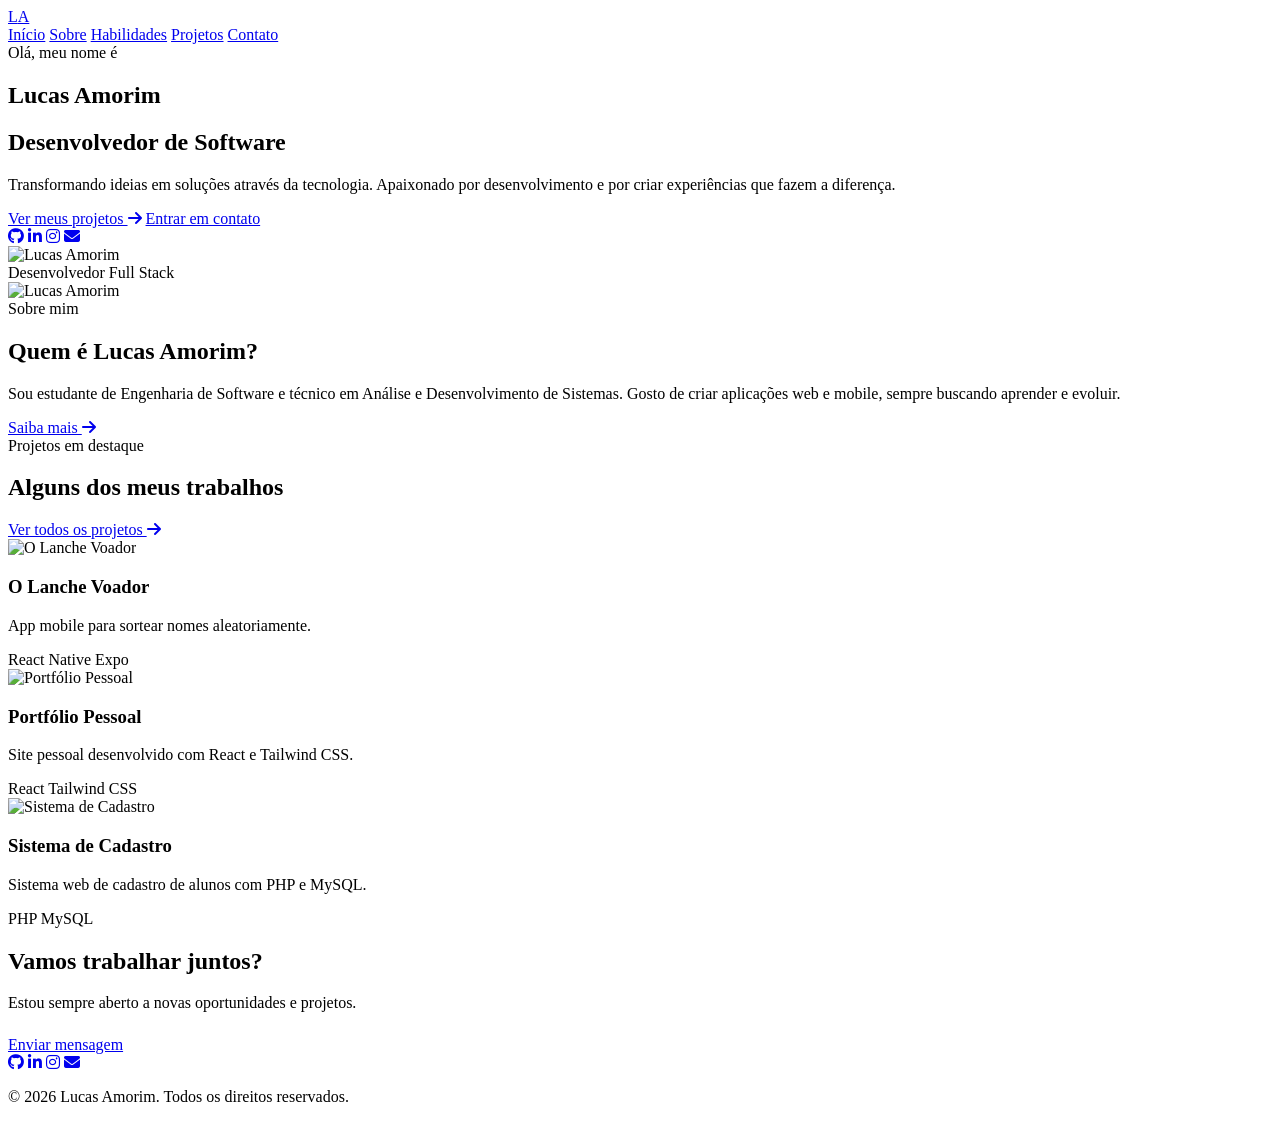
==== docs/inicio.html @ bed6a1d9 "chore: organiza primeira parte do portfolio" ====
<!DOCTYPE html>
<html lang="pt-BR">
<head>
    <meta charset="UTF-8">
    <meta name="viewport" content="width=device-width, initial-scale=1.0">
    <title>Lucas Amorim | Desenvolvedor de Software</title>
    <link rel="preconnect" href="https://fonts.googleapis.com">
    <link rel="preconnect" href="https://fonts.gstatic.com" crossorigin>
    <link href="https://fonts.googleapis.com/css2?family=Inter:wght@400;500;600&family=Poppins:wght@500;600;700&display=swap" rel="stylesheet">
    <link rel="stylesheet" href="https://cdnjs.cloudflare.com/ajax/libs/font-awesome/6.4.0/css/all.min.css">
    <link rel="stylesheet" href="style.css">
</head>
<body>

    <header>
        <div class="container nav-container">
            <a href="inicio.html" class="logo">L<span>A</span></a>
            <nav class="nav-links">
                <a href="inicio.html" class="active">Início</a>
                <a href="sobre.html">Sobre</a>
                <a href="habilidades.html">Habilidades</a>
                <a href="projetos.html">Projetos</a>
                <a href="contato.html">Contato</a>
            </nav>
        </div>
    </header>

    <section id="inicio" class="hero">
        <div class="container hero-grid">
            <div class="hero-text">
                <span class="hero-greeting">Olá, meu nome é</span>
                <h1 class="hero-title">Lucas <span>Amorim</span></h1>
                <h2 class="hero-subtitle">Desenvolvedor de Software</h2>
                <p class="hero-description">
                    Transformando ideias em soluções através da tecnologia. Apaixonado por desenvolvimento e por criar experiências que fazem a diferença.
                </p>
                <div class="hero-buttons">
                    <a href="projetos.html" class="btn btn-primary">Ver meus projetos <i class="fas fa-arrow-right"></i></a>
                    <a href="contato.html" class="btn btn-outline">Entrar em contato</a>
                </div>
                <div class="hero-socials">
                    <a href="YOUR_GITHUB_LINK" target="_blank"><i class="fab fa-github"></i></a>
                    <a href="YOUR_LINKEDIN_LINK" target="_blank"><i class="fab fa-linkedin-in"></i></a>
                    <a href="YOUR_INSTAGRAM_LINK" target="_blank"><i class="fab fa-instagram"></i></a>
                    <a href="mailto:YOUR_EMAIL"><i class="fas fa-envelope"></i></a>
                </div>
            </div>
            <div class="hero-image-container">
                <div class="hero-image-bg"></div>
                <img src="" alt="Lucas Amorim" class="hero-image">
                <div class="status-badge">
                    <span class="status-dot"></span>
                    Desenvolvedor Full Stack
                </div>
            </div>
        </div>
    </section>

    <!-- Preview Sobre -->
    <section>
        <div class="container">
            <div class="about-grid">
                <div>
                    <img src="https://images.unsplash.com/photo-1507003211169-0a1dd7228f2d?ixlib=rb-4.0.3&auto=format&fit=crop&w=400&q=80" alt="Lucas Amorim" class="about-image">
                </div>
                <div class="about-content">
                    <span class="section-tag">Sobre mim</span>
                    <h2 class="section-title">Quem é Lucas Amorim?</h2>
                    <p>Sou estudante de Engenharia de Software e técnico em Análise e Desenvolvimento de Sistemas. Gosto de criar aplicações web e mobile, sempre buscando aprender e evoluir.</p>
                    <a href="sobre.html" class="project-link">Saiba mais <i class="fas fa-arrow-right"></i></a>
                </div>
            </div>
        </div>
    </section>

    <!-- Preview Projetos -->
    <section>
        <div class="container">
            <div class="projects-header">
                <div>
                    <span class="section-tag">Projetos em destaque</span>
                    <h2 class="section-title">Alguns dos meus trabalhos</h2>
                </div>
                <a href="projetos.html" class="project-link">Ver todos os projetos <i class="fas fa-arrow-right"></i></a>
            </div>
            <div class="projects-grid">
                <div class="project-card">
                    <img src="https://images.unsplash.com/photo-1555099962-4199c345e5dd?ixlib=rb-4.0.3&auto=format&fit=crop&w=600&q=80" alt="O Lanche Voador" class="project-image">
                    <div class="project-content">
                        <h3 class="project-title">O Lanche Voador</h3>
                        <p class="project-description">App mobile para sortear nomes aleatoriamente.</p>
                        <div class="project-tags">
                            <span class="tag">React Native</span>
                            <span class="tag">Expo</span>
                        </div>
                    </div>
                </div>
                <div class="project-card">
                    <img src="https://images.unsplash.com/photo-1460925895917-afdab827c52f?ixlib=rb-4.0.3&auto=format&fit=crop&w=600&q=80" alt="Portfólio Pessoal" class="project-image">
                    <div class="project-content">
                        <h3 class="project-title">Portfólio Pessoal</h3>
                        <p class="project-description">Site pessoal desenvolvido com React e Tailwind CSS.</p>
                        <div class="project-tags">
                            <span class="tag">React</span>
                            <span class="tag">Tailwind CSS</span>
                        </div>
                    </div>
                </div>
                <div class="project-card">
                    <img src="https://images.unsplash.com/photo-1551288049-bebda4e38f71?ixlib=rb-4.0.3&auto=format&fit=crop&w=600&q=80" alt="Sistema de Cadastro" class="project-image">
                    <div class="project-content">
                        <h3 class="project-title">Sistema de Cadastro</h3>
                        <p class="project-description">Sistema web de cadastro de alunos com PHP e MySQL.</p>
                        <div class="project-tags">
                            <span class="tag">PHP</span>
                            <span class="tag">MySQL</span>
                        </div>
                    </div>
                </div>
            </div>
        </div>
    </section>

    <footer>
        <div class="container">
            <div class="footer-content">
                <h2 class="section-title">Vamos trabalhar juntos?</h2>
                <p style="color: var(--text-secondary); margin-bottom: 24px;">Estou sempre aberto a novas oportunidades e projetos.</p>
                <a href="contato.html" class="btn btn-primary" style="margin-bottom: 32px;">Enviar mensagem</a>
                <div class="footer-socials">
                    <a href="YOUR_GITHUB_LINK" target="_blank"><i class="fab fa-github"></i></a>
                    <a href="YOUR_LINKEDIN_LINK" target="_blank"><i class="fab fa-linkedin-in"></i></a>
                    <a href="YOUR_INSTAGRAM_LINK" target="_blank"><i class="fab fa-instagram"></i></a>
                    <a href="mailto:YOUR_EMAIL"><i class="fas fa-envelope"></i></a>
                </div>
            </div>
            <div class="footer-bottom">
                <p>&copy; 2026 Lucas Amorim. Todos os direitos reservados.</p>
            </div>
        </div>
    </footer>

</body>
</html>
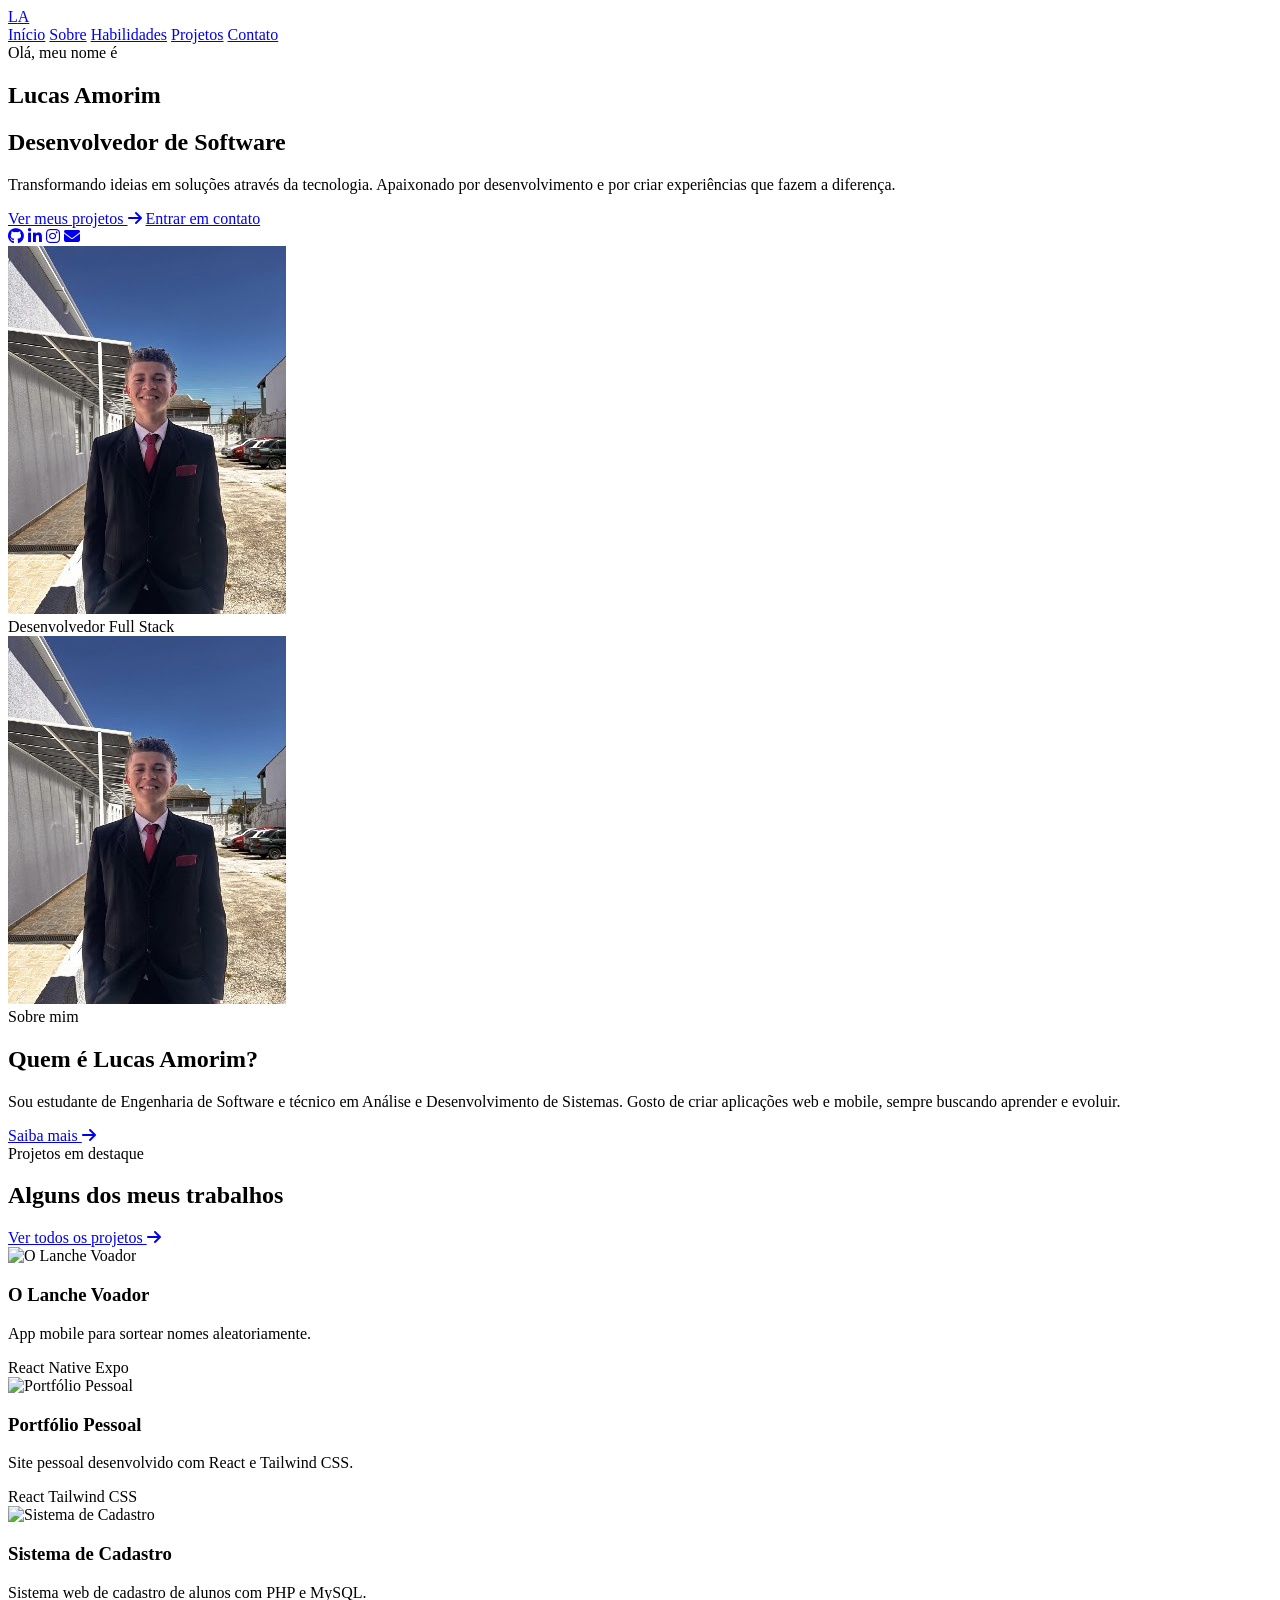
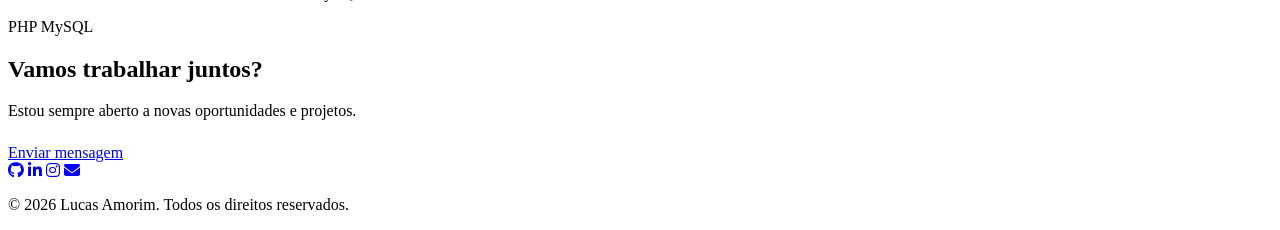
==== commit c2cf99e5: "Renomeei index.html para inicio.html na estrutura do projeto" ====
--- a/docs/inicio.html
+++ b/docs/inicio.html
@@ -47,7 +47,7 @@
             </div>
             <div class="hero-image-container">
                 <div class="hero-image-bg"></div>
-                <img src="" alt="Lucas Amorim" class="hero-image">
+                <img src="../Screenshot_20260227_125340_Gallery.jpg" alt="Lucas Amorim" class="hero-image">
                 <div class="status-badge">
                     <span class="status-dot"></span>
                     Desenvolvedor Full Stack
@@ -61,7 +61,7 @@
         <div class="container">
             <div class="about-grid">
                 <div>
-                    <img src="https://images.unsplash.com/photo-1507003211169-0a1dd7228f2d?ixlib=rb-4.0.3&auto=format&fit=crop&w=400&q=80" alt="Lucas Amorim" class="about-image">
+                    <img src="../Screenshot_20260227_125340_Gallery.jpg" alt="Lucas Amorim" class="about-image">
                 </div>
                 <div class="about-content">
                     <span class="section-tag">Sobre mim</span>
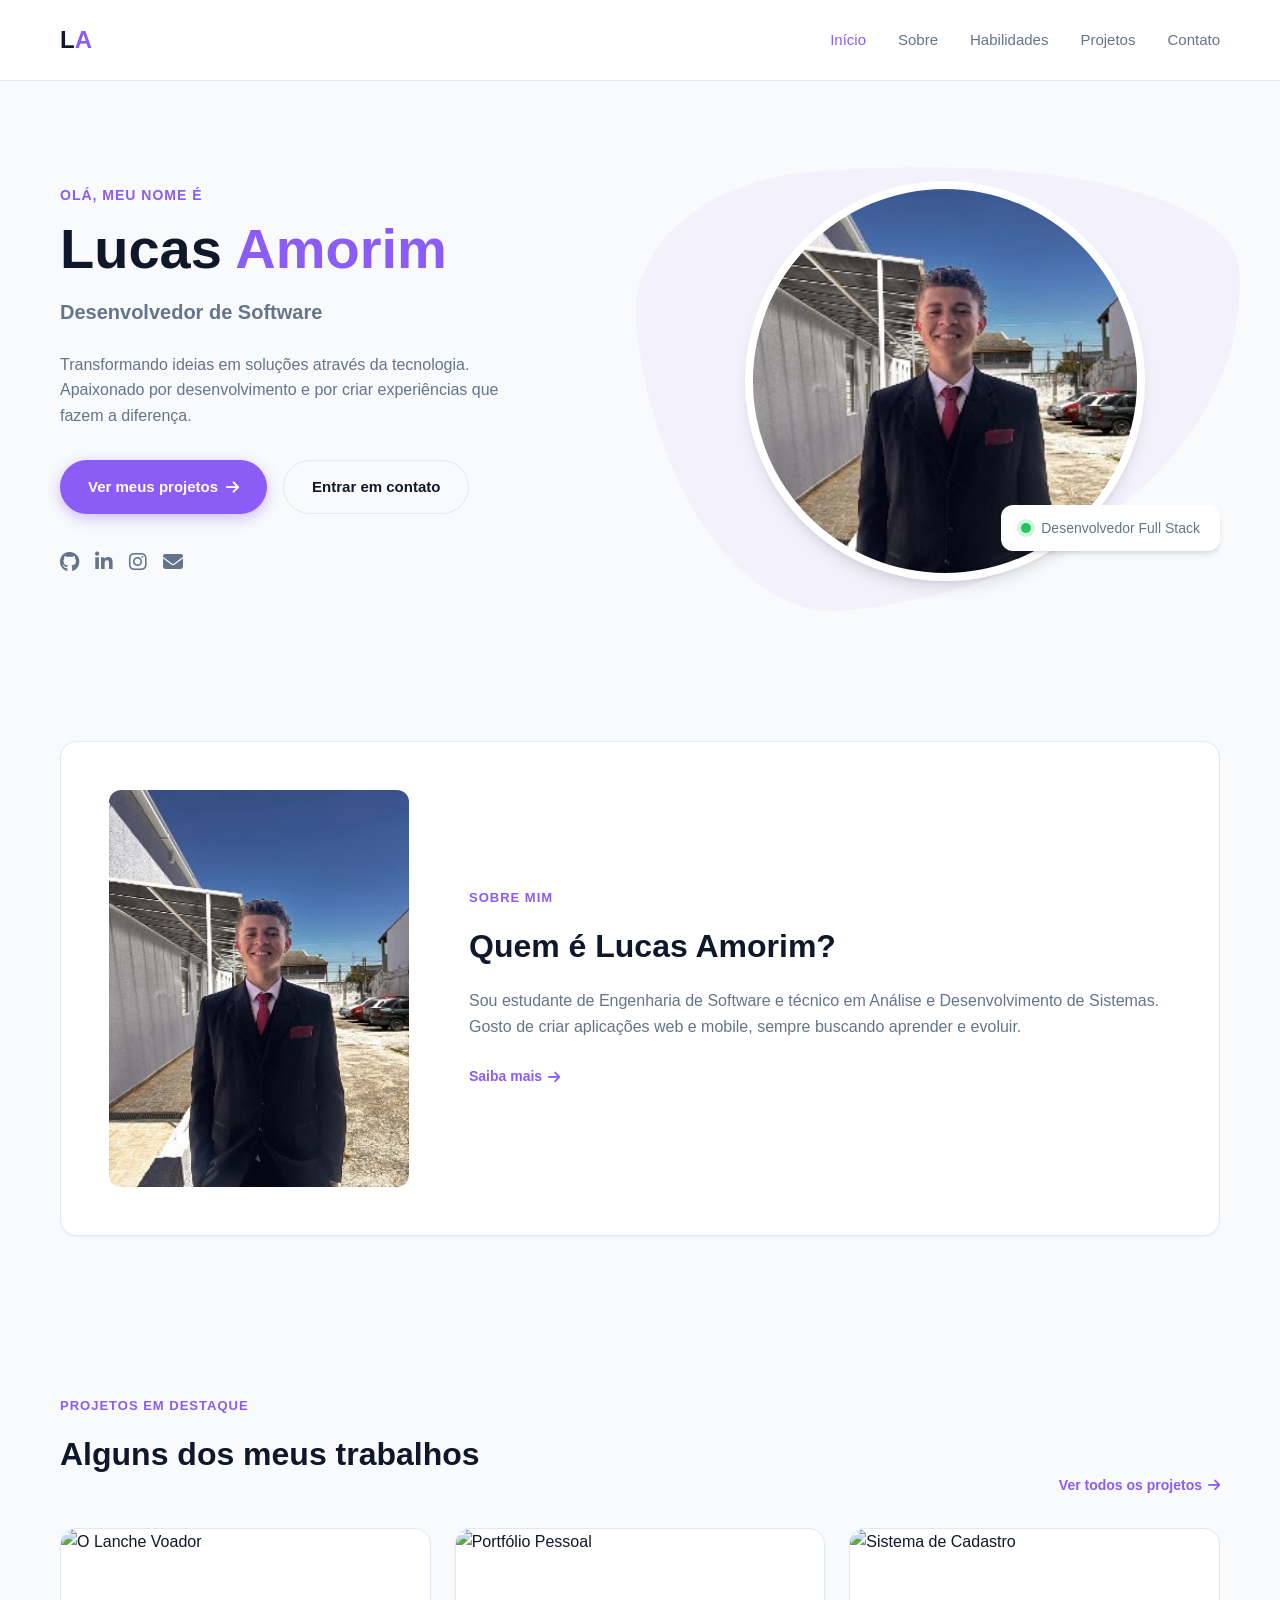
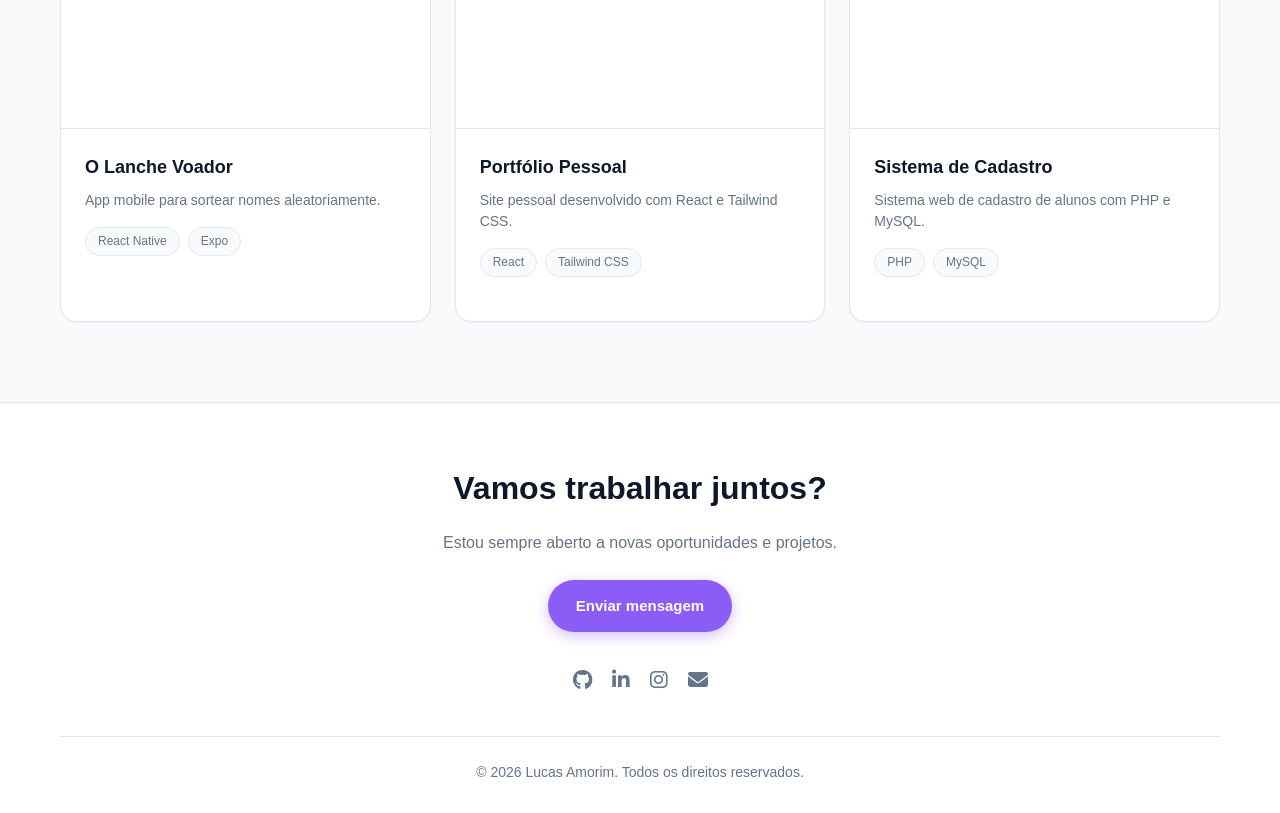
==== commit 5f1921b6: "feat: mudanca na parte de fotos do inicio e da parte de estilização" ====
--- a/docs/inicio.html
+++ b/docs/inicio.html
@@ -8,7 +8,7 @@
     <link rel="preconnect" href="https://fonts.gstatic.com" crossorigin>
     <link href="https://fonts.googleapis.com/css2?family=Inter:wght@400;500;600&family=Poppins:wght@500;600;700&display=swap" rel="stylesheet">
     <link rel="stylesheet" href="https://cdnjs.cloudflare.com/ajax/libs/font-awesome/6.4.0/css/all.min.css">
-    <link rel="stylesheet" href="style.css">
+    <link rel="stylesheet" href="../assets/css/style.css">
 </head>
 <body>
 
--- a/assets/css/style.css
+++ b/assets/css/style.css
@@ -0,0 +1,626 @@
+/* =========================================
+   CSS VARIABLES (Design System)
+   ========================================= */
+:root {
+    --primary: #8B5CF6;
+    --secondary: #C084FC;
+    --bg-main: #F8FAFC;
+    --bg-card: #FFFFFF;
+    --text-main: #0F172A;
+    --text-secondary: #64748B;
+    --border: #E2E8F0;
+    
+    --font-titles: 'Poppins', sans-serif;
+    --font-text: 'Inter', sans-serif;
+    
+    --shadow-sm: 0 1px 2px 0 rgb(0 0 0 / 0.05);
+    --shadow-md: 0 4px 6px -1px rgb(0 0 0 / 0.1), 0 2px 4px -2px rgb(0 0 0 / 0.1);
+    --shadow-lg: 0 10px 15px -3px rgb(0 0 0 / 0.1), 0 4px 6px -4px rgb(0 0 0 / 0.1);
+    --radius-md: 12px;
+    --radius-lg: 16px;
+    --radius-full: 9999px;
+}
+
+/* =========================================
+   GLOBAL RESETS
+   ========================================= */
+* { margin: 0; padding: 0; box-sizing: border-box; }
+html { scroll-behavior: smooth; }
+body {
+    font-family: var(--font-text);
+    background-color: var(--bg-main);
+    color: var(--text-main);
+    line-height: 1.6;
+    -webkit-font-smoothing: antialiased;
+}
+a { text-decoration: none; color: inherit; transition: all 0.3s ease; }
+ul { list-style: none; }
+img { max-width: 100%; display: block; }
+
+/* =========================================
+   LAYOUT
+   ========================================= */
+.container {
+    max-width: 1200px;
+    margin: 0 auto;
+    padding: 0 20px;
+}
+
+/* =========================================
+   HEADER & NAVIGATION
+   ========================================= */
+header {
+    background-color: var(--bg-card);
+    border-bottom: 1px solid var(--border);
+    position: sticky;
+    top: 0;
+    z-index: 100;
+}
+.nav-container {
+    display: flex;
+    justify-content: space-between;
+    align-items: center;
+    height: 80px;
+}
+.logo {
+    font-family: var(--font-titles);
+    font-size: 24px;
+    font-weight: 700;
+    color: var(--text-main);
+}
+.logo span { color: var(--primary); }
+.nav-links { display: flex; gap: 32px; }
+.nav-links a {
+    font-size: 15px;
+    font-weight: 500;
+    color: var(--text-secondary);
+}
+.nav-links a:hover,
+.nav-links a.active { color: var(--primary); }
+
+/* =========================================
+   SECTIONS GENERAL
+   ========================================= */
+section { padding: 80px 0; }
+.page-header {
+    padding: 60px 0 20px;
+    text-align: center;
+}
+.page-header .section-tag {
+    color: var(--primary);
+    font-size: 13px;
+    font-weight: 600;
+    text-transform: uppercase;
+    letter-spacing: 1px;
+    margin-bottom: 12px;
+    display: block;
+}
+.page-header .section-title {
+    font-family: var(--font-titles);
+    font-size: 42px;
+    font-weight: 700;
+    margin-bottom: 16px;
+    color: var(--text-main);
+}
+.page-header p {
+    color: var(--text-secondary);
+    max-width: 600px;
+    margin: 0 auto;
+}
+.section-tag {
+    color: var(--primary);
+    font-size: 13px;
+    font-weight: 600;
+    text-transform: uppercase;
+    letter-spacing: 1px;
+    margin-bottom: 12px;
+    display: block;
+}
+.section-title {
+    font-family: var(--font-titles);
+    font-size: 32px;
+    font-weight: 700;
+    margin-bottom: 16px;
+    color: var(--text-main);
+}
+
+/* =========================================
+   BUTTONS
+   ========================================= */
+.btn {
+    display: inline-flex;
+    align-items: center;
+    gap: 8px;
+    padding: 14px 28px;
+    border-radius: var(--radius-full);
+    font-weight: 600;
+    font-size: 15px;
+    cursor: pointer;
+    border: none;
+    transition: all 0.3s ease;
+}
+.btn-primary {
+    background-color: var(--primary);
+    color: white;
+    box-shadow: 0 4px 14px 0 rgba(139, 92, 246, 0.39);
+}
+.btn-primary:hover {
+    background-color: #7c3aed;
+    transform: translateY(-2px);
+}
+.btn-outline {
+    background-color: transparent;
+    color: var(--text-main);
+    border: 1px solid var(--border);
+}
+.btn-outline:hover {
+    border-color: var(--text-main);
+    background-color: var(--bg-main);
+}
+
+/* =========================================
+   HERO (index.html)
+   ========================================= */
+.hero { padding: 100px 0 80px; }
+.hero-grid {
+    display: grid;
+    grid-template-columns: 1fr 1fr;
+    gap: 60px;
+    align-items: center;
+}
+.hero-greeting {
+    color: var(--primary);
+    font-size: 14px;
+    font-weight: 600;
+    text-transform: uppercase;
+    letter-spacing: 1px;
+    margin-bottom: 12px;
+    display: block;
+}
+.hero-title {
+    font-family: var(--font-titles);
+    font-size: 56px;
+    font-weight: 700;
+    line-height: 1.1;
+    margin-bottom: 16px;
+}
+.hero-title span { color: var(--primary); }
+.hero-subtitle {
+    font-family: var(--font-titles);
+    font-size: 20px;
+    font-weight: 600;
+    color: var(--text-secondary);
+    margin-bottom: 24px;
+}
+.hero-description {
+    color: var(--text-secondary);
+    font-size: 16px;
+    margin-bottom: 32px;
+    max-width: 480px;
+}
+.hero-buttons { display: flex; gap: 16px; margin-bottom: 32px; }
+.hero-socials { display: flex; gap: 16px; }
+.hero-socials a { color: var(--text-secondary); font-size: 20px; }
+.hero-socials a:hover { color: var(--primary); transform: translateY(-3px); }
+.hero-image-container { position: relative; display: flex; justify-content: center; }
+.hero-image-bg {
+    position: absolute;
+    width: 100%;
+    height: 100%;
+    background-color: #EDE9FE;
+    border-radius: 30% 70% 70% 30% / 30% 30% 70% 70%;
+    z-index: -1;
+    transform: scale(1.1) rotate(-5deg);
+    opacity: 0.5;
+}
+.hero-image {
+    width: 400px;
+    height: 400px;
+    object-fit: cover;
+    border-radius: 50%;
+    border: 8px solid var(--bg-card);
+    box-shadow: var(--shadow-lg);
+}
+.status-badge {
+    position: absolute;
+    bottom: 30px;
+    right: 0;
+    background-color: var(--bg-card);
+    padding: 12px 20px;
+    border-radius: var(--radius-md);
+    box-shadow: var(--shadow-md);
+    display: flex;
+    align-items: center;
+    gap: 10px;
+    font-size: 14px;
+    font-weight: 500;
+    color: var(--text-secondary);
+}
+.status-dot {
+    width: 10px;
+    height: 10px;
+    background-color: #22C55E;
+    border-radius: 50%;
+    box-shadow: 0 0 0 4px rgba(34, 197, 94, 0.2);
+}
+
+/* =========================================
+   SOBRE
+   ========================================= */
+.about-grid {
+    display: grid;
+    grid-template-columns: 300px 1fr;
+    gap: 60px;
+    align-items: center;
+    background-color: var(--bg-card);
+    padding: 48px;
+    border-radius: var(--radius-lg);
+    box-shadow: var(--shadow-sm);
+    border: 1px solid var(--border);
+}
+.about-image {
+    width: 100%;
+    border-radius: var(--radius-md);
+    object-fit: cover;
+}
+.about-content p { color: var(--text-secondary); margin-bottom: 24px; }
+.info-cards {
+    display: grid;
+    grid-template-columns: repeat(auto-fit, minmax(200px, 1fr));
+    gap: 16px;
+    margin-top: 24px;
+}
+.info-card {
+    background-color: var(--bg-main);
+    padding: 16px;
+    border-radius: var(--radius-md);
+    border: 1px solid var(--border);
+    display: flex;
+    align-items: flex-start;
+    gap: 12px;
+}
+.info-card i { color: var(--primary); font-size: 18px; margin-top: 4px; }
+.info-card h4 {
+    font-family: var(--font-titles);
+    font-size: 14px;
+    font-weight: 600;
+    margin-bottom: 2px;
+}
+.info-card p { font-size: 13px; color: var(--text-secondary); margin: 0; }
+
+/* =========================================
+   TIMELINE (Sobre)
+   ========================================= */
+.timeline {
+    position: relative;
+    max-width: 800px;
+    margin: 40px auto 0;
+    padding-left: 40px;
+}
+.timeline::before {
+    content: '';
+    position: absolute;
+    left: 15px;
+    top: 0;
+    bottom: 0;
+    width: 2px;
+    background-color: var(--border);
+}
+.timeline-item {
+    position: relative;
+    padding-bottom: 40px;
+}
+.timeline-item::before {
+    content: '';
+    position: absolute;
+    left: -31px;
+    top: 4px;
+    width: 16px;
+    height: 16px;
+    background-color: var(--primary);
+    border: 3px solid var(--bg-main);
+    border-radius: 50%;
+    box-shadow: 0 0 0 2px var(--primary);
+}
+.timeline-date {
+    font-size: 13px;
+    font-weight: 600;
+    color: var(--primary);
+    margin-bottom: 4px;
+}
+.timeline-title {
+    font-family: var(--font-titles);
+    font-size: 18px;
+    font-weight: 600;
+    margin-bottom: 4px;
+}
+.timeline-text {
+    color: var(--text-secondary);
+    font-size: 14px;
+}
+
+/* =========================================
+   HABILIDADES
+   ========================================= */
+.skills-grid {
+    display: grid;
+    grid-template-columns: repeat(auto-fit, minmax(100px, 1fr));
+    gap: 20px;
+    margin-top: 32px;
+}
+.skill-card {
+    background-color: var(--bg-card);
+    padding: 24px 16px;
+    border-radius: var(--radius-md);
+    border: 1px solid var(--border);
+    text-align: center;
+    transition: all 0.3s ease;
+}
+.skill-card:hover {
+    transform: translateY(-5px);
+    box-shadow: var(--shadow-md);
+    border-color: var(--secondary);
+}
+.skill-card i { font-size: 32px; margin-bottom: 12px; color: var(--text-main); }
+.skill-card span {
+    display: block;
+    font-size: 13px;
+    font-weight: 500;
+    color: var(--text-secondary);
+}
+
+/* Skill bars */
+.skill-category {
+    background-color: var(--bg-card);
+    border: 1px solid var(--border);
+    border-radius: var(--radius-lg);
+    padding: 32px;
+    margin-bottom: 24px;
+}
+.skill-category h3 {
+    font-family: var(--font-titles);
+    font-size: 20px;
+    font-weight: 600;
+    margin-bottom: 24px;
+}
+.skill-bar {
+    margin-bottom: 20px;
+}
+.skill-bar-header {
+    display: flex;
+    justify-content: space-between;
+    font-size: 14px;
+    font-weight: 500;
+    margin-bottom: 8px;
+}
+.skill-bar-header span:last-child { color: var(--text-secondary); }
+.skill-bar-bg {
+    width: 100%;
+    height: 8px;
+    background-color: var(--border);
+    border-radius: var(--radius-full);
+    overflow: hidden;
+}
+.skill-bar-fill {
+    height: 100%;
+    background: linear-gradient(90deg, var(--primary), var(--secondary));
+    border-radius: var(--radius-full);
+}
+
+/* =========================================
+   PROJETOS
+   ========================================= */
+.projects-header {
+    display: flex;
+    justify-content: space-between;
+    align-items: flex-end;
+    margin-bottom: 32px;
+}
+.projects-grid {
+    display: grid;
+    grid-template-columns: repeat(auto-fit, minmax(320px, 1fr));
+    gap: 24px;
+}
+.project-card {
+    background-color: var(--bg-card);
+    border-radius: var(--radius-lg);
+    border: 1px solid var(--border);
+    overflow: hidden;
+    box-shadow: var(--shadow-sm);
+    transition: all 0.3s ease;
+}
+.project-card:hover {
+    transform: translateY(-5px);
+    box-shadow: var(--shadow-lg);
+}
+.project-image {
+    width: 100%;
+    height: 200px;
+    object-fit: cover;
+    border-bottom: 1px solid var(--border);
+}
+.project-content { padding: 24px; }
+.project-title {
+    font-family: var(--font-titles);
+    font-size: 18px;
+    font-weight: 600;
+    margin-bottom: 8px;
+}
+.project-description {
+    font-size: 14px;
+    color: var(--text-secondary);
+    margin-bottom: 16px;
+    line-height: 1.5;
+}
+.project-tags {
+    display: flex;
+    flex-wrap: wrap;
+    gap: 8px;
+    margin-bottom: 20px;
+}
+.tag {
+    background-color: var(--bg-main);
+    color: var(--text-secondary);
+    font-size: 12px;
+    font-weight: 500;
+    padding: 4px 12px;
+    border-radius: var(--radius-full);
+    border: 1px solid var(--border);
+}
+.project-link {
+    display: inline-flex;
+    align-items: center;
+    gap: 6px;
+    color: var(--primary);
+    font-size: 14px;
+    font-weight: 600;
+}
+.project-link:hover { color: #7c3aed; gap: 10px; }
+
+/* =========================================
+   CONTATO
+   ========================================= */
+.contact-grid {
+    display: grid;
+    grid-template-columns: 1fr 1.5fr;
+    gap: 40px;
+    margin-top: 40px;
+}
+.contact-info {
+    background-color: var(--bg-card);
+    border: 1px solid var(--border);
+    border-radius: var(--radius-lg);
+    padding: 32px;
+}
+.contact-info h3 {
+    font-family: var(--font-titles);
+    font-size: 20px;
+    font-weight: 600;
+    margin-bottom: 24px;
+}
+.contact-item {
+    display: flex;
+    align-items: flex-start;
+    gap: 16px;
+    margin-bottom: 24px;
+}
+.contact-item:last-child { margin-bottom: 0; }
+.contact-icon {
+    width: 44px;
+    height: 44px;
+    background-color: #EDE9FE;
+    border-radius: var(--radius-md);
+    display: flex;
+    align-items: center;
+    justify-content: center;
+    color: var(--primary);
+    font-size: 18px;
+    flex-shrink: 0;
+}
+.contact-item h4 {
+    font-family: var(--font-titles);
+    font-size: 14px;
+    font-weight: 600;
+    margin-bottom: 2px;
+}
+.contact-item p { font-size: 14px; color: var(--text-secondary); }
+
+.contact-form {
+    background-color: var(--bg-card);
+    border: 1px solid var(--border);
+    border-radius: var(--radius-lg);
+    padding: 32px;
+}
+.contact-form h3 {
+    font-family: var(--font-titles);
+    font-size: 20px;
+    font-weight: 600;
+    margin-bottom: 24px;
+}
+.form-group { margin-bottom: 20px; }
+.form-group label {
+    display: block;
+    font-size: 14px;
+    font-weight: 500;
+    margin-bottom: 8px;
+}
+.form-group input,
+.form-group textarea {
+    width: 100%;
+    padding: 12px 16px;
+    border: 1px solid var(--border);
+    border-radius: var(--radius-md);
+    font-family: var(--font-text);
+    font-size: 14px;
+    background-color: var(--bg-main);
+    color: var(--text-main);
+    transition: all 0.3s ease;
+}
+.form-group input:focus,
+.form-group textarea:focus {
+    outline: none;
+    border-color: var(--primary);
+    background-color: var(--bg-card);
+    box-shadow: 0 0 0 3px rgba(139, 92, 246, 0.1);
+}
+.form-group textarea {
+    resize: vertical;
+    min-height: 120px;
+}
+.form-row {
+    display: grid;
+    grid-template-columns: 1fr 1fr;
+    gap: 16px;
+}
+
+/* =========================================
+   FOOTER
+   ========================================= */
+footer {
+    background-color: var(--bg-card);
+    border-top: 1px solid var(--border);
+    padding: 60px 0 30px;
+    text-align: center;
+}
+.footer-content {
+    max-width: 600px;
+    margin: 0 auto 40px;
+}
+.footer-socials {
+    display: flex;
+    justify-content: center;
+    gap: 20px;
+    margin-bottom: 24px;
+}
+.footer-socials a { color: var(--text-secondary); font-size: 20px; }
+.footer-socials a:hover { color: var(--primary); }
+.footer-bottom {
+    border-top: 1px solid var(--border);
+    padding-top: 24px;
+    font-size: 14px;
+    color: var(--text-secondary);
+}
+
+/* =========================================
+   RESPONSIVE
+   ========================================= */
+@media (max-width: 992px) {
+    .hero-grid { grid-template-columns: 1fr; text-align: center; }
+    .hero-description { margin: 0 auto 32px; }
+    .hero-buttons, .hero-socials { justify-content: center; }
+    .hero-image { width: 300px; height: 300px; }
+    .status-badge { right: 10%; }
+    .about-grid { grid-template-columns: 1fr; text-align: center; }
+    .about-image { max-width: 250px; margin: 0 auto; }
+    .info-cards { text-align: left; }
+    .projects-header { flex-direction: column; align-items: flex-start; gap: 16px; }
+    .contact-grid { grid-template-columns: 1fr; }
+    .page-header .section-title { font-size: 32px; }
+}
+@media (max-width: 768px) {
+    .nav-links { display: none; }
+    .hero-title { font-size: 40px; }
+    .section-title { font-size: 26px; }
+    .about-grid { padding: 24px; }
+    .form-row { grid-template-columns: 1fr; }
+}
